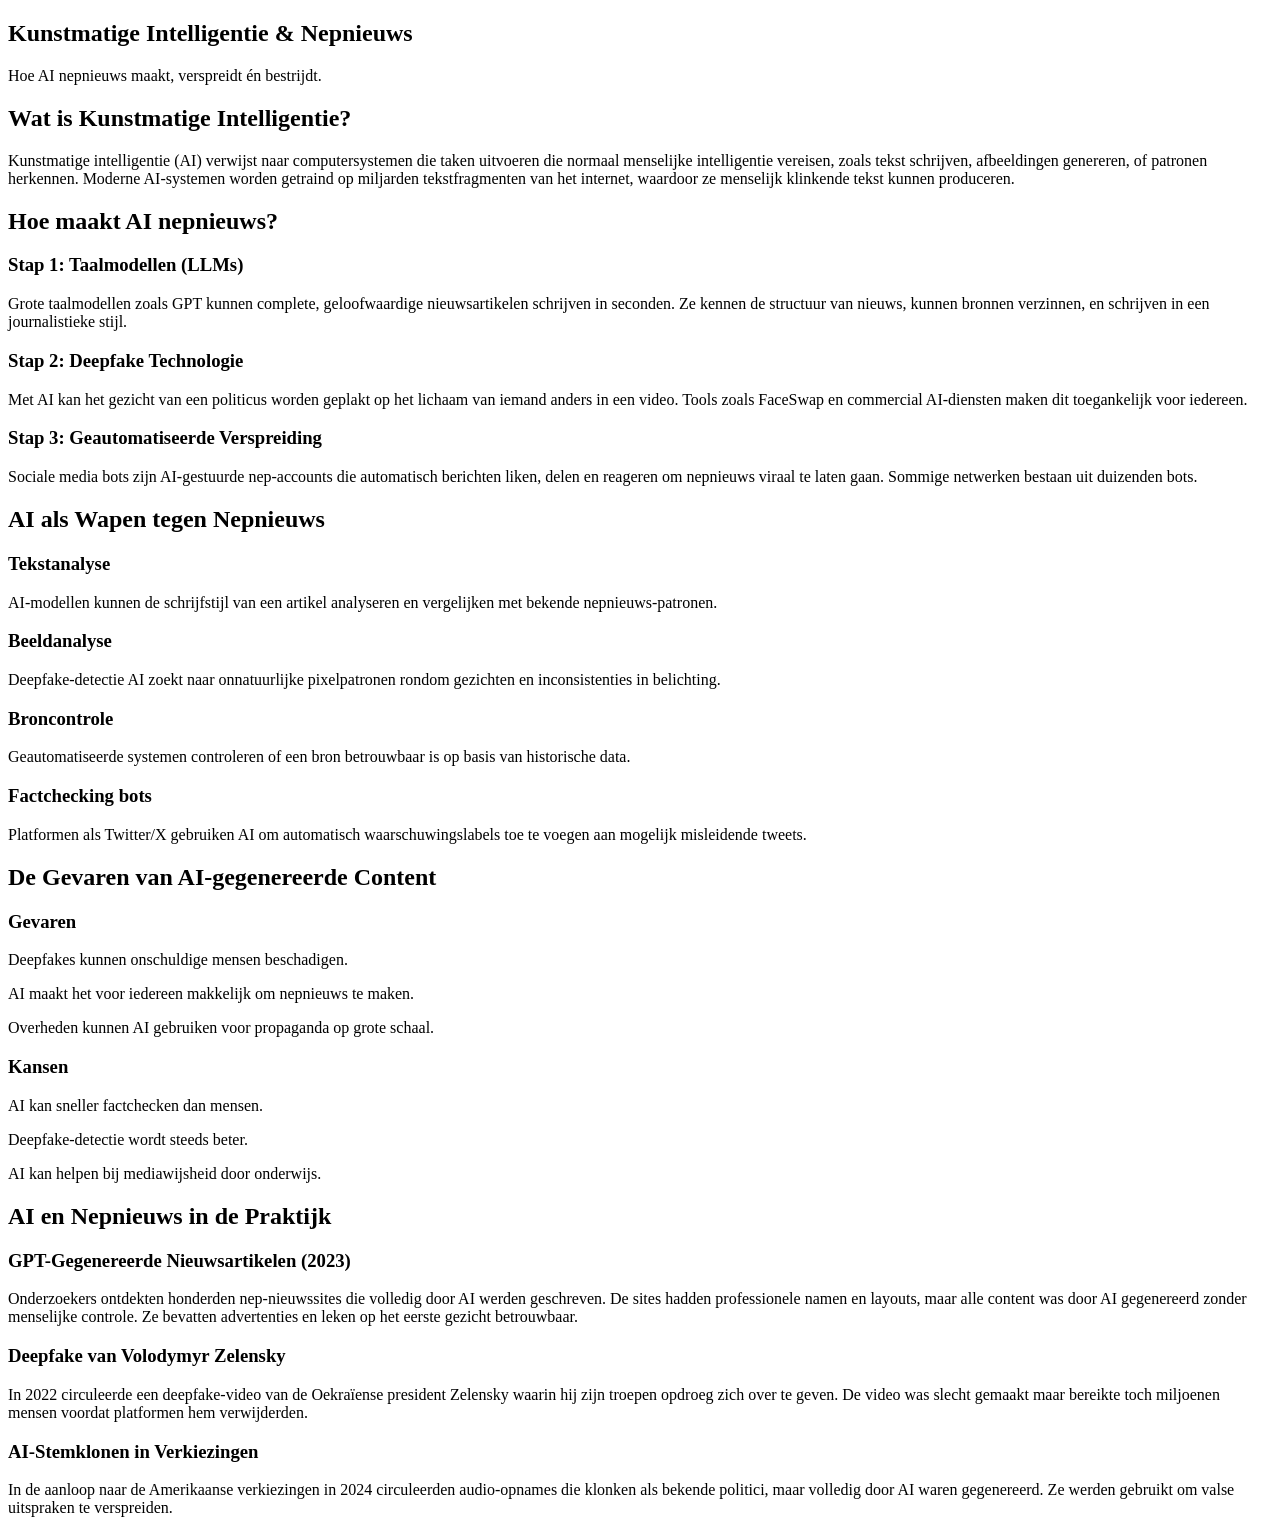
==== aiuitleg.html @ 5f28ad15 "Create aiuitleg.html for AI and fake news overview Added a comprehensive HTML document discussing ar" ====
<!DOCTYPE html>
<html lang="nl">
<head>
<meta charset="UTF-8">
<meta name="viewport" content="width=device-width, initial-scale=1.0">
<title>Kunstmatige Intelligentie & Nepnieuws</title>
<link rel="stylesheet" href="style.css" />
</head>
<body class="dark-theme">
<section class="hero dark-hero">
<div class="dots"></div>
<h1>Kunstmatige Intelligentie & Nepnieuws</h1>
<p>Hoe AI nepnieuws maakt, verspreidt én bestrijdt.</p>
</section>
<section class="section">
<h2>Wat is Kunstmatige Intelligentie?</h2>
<p>Kunstmatige intelligentie (AI) verwijst naar computersystemen die taken uitvoeren die normaal menselijke intelligentie vereisen, zoals tekst schrijven, afbeeldingen genereren, of patronen herkennen. Moderne AI-systemen worden getraind op miljarden tekstfragmenten van het internet, waardoor ze menselijk klinkende tekst kunnen produceren.</p>
</section>
<section class="section">
<h2>Hoe maakt AI nepnieuws?</h2>
<div class="grid cards-3">
<div class="dark-card">
<h3>Stap 1: Taalmodellen (LLMs)</h3>
<p>Grote taalmodellen zoals GPT kunnen complete, geloofwaardige nieuwsartikelen schrijven in seconden. Ze kennen de structuur van nieuws, kunnen bronnen verzinnen, en schrijven in een journalistieke stijl.</p>
</div>
<div class="dark-card">
<h3>Stap 2: Deepfake Technologie</h3>
<p>Met AI kan het gezicht van een politicus worden geplakt op het lichaam van iemand anders in een video. Tools zoals FaceSwap en commercial AI-diensten maken dit toegankelijk voor iedereen.</p>
</div>
<div class="dark-card">
<h3>Stap 3: Geautomatiseerde Verspreiding</h3>
<p>Sociale media bots zijn AI-gestuurde nep-accounts die automatisch berichten liken, delen en reageren om nepnieuws viraal te laten gaan. Sommige netwerken bestaan uit duizenden bots.</p>
</div>
</div>
</section>
<section class="section">
<h2>AI als Wapen tegen Nepnieuws</h2>
<div class="grid cards-4">
<div class="dark-card">
<h3>Tekstanalyse</h3>
<p>AI-modellen kunnen de schrijfstijl van een artikel analyseren en vergelijken met bekende nepnieuws-patronen.</p>
</div>
<div class="dark-card">
<h3>Beeldanalyse</h3>
<p>Deepfake-detectie AI zoekt naar onnatuurlijke pixelpatronen rondom gezichten en inconsistenties in belichting.</p>
</div>
<div class="dark-card">
<h3>Broncontrole</h3>
<p>Geautomatiseerde systemen controleren of een bron betrouwbaar is op basis van historische data.</p>
</div>
<div class="dark-card">
<h3>Factchecking bots</h3>
<p>Platformen als Twitter/X gebruiken AI om automatisch waarschuwingslabels toe te voegen aan mogelijk misleidende tweets.</p>
</div>
</div>
</section>
<section class="section">
<h2>De Gevaren van AI-gegenereerde Content</h2>
<div class="split">
<div class="dark-card">
<h3>Gevaren</h3>
<p>Deepfakes kunnen onschuldige mensen beschadigen.</p>
<p>AI maakt het voor iedereen makkelijk om nepnieuws te maken.</p>
<p>Overheden kunnen AI gebruiken voor propaganda op grote schaal.</p>
</div>
<div class="dark-card">
<h3>Kansen</h3>
<p>AI kan sneller factchecken dan mensen.</p>
<p>Deepfake-detectie wordt steeds beter.</p>
<p>AI kan helpen bij mediawijsheid door onderwijs.</p>
</div>
</div>
</section>
<section class="section">
<h2>AI en Nepnieuws in de Praktijk</h2>
<div class="grid cards-3">
<div class="dark-card">
<h3>GPT-Gegenereerde Nieuwsartikelen (2023)</h3>
<p>Onderzoekers ontdekten honderden nep-nieuwssites die volledig door AI werden geschreven. De sites hadden professionele namen en layouts, maar alle content was door AI gegenereerd zonder menselijke controle. Ze bevatten advertenties en leken op het eerste gezicht betrouwbaar.</p>
</div>
<div class="dark-card">
<h3>Deepfake van Volodymyr Zelensky</h3>
<p>In 2022 circuleerde een deepfake-video van de Oekraïense president Zelensky waarin hij zijn troepen opdroeg zich over te geven. De video was slecht gemaakt maar bereikte toch miljoenen mensen voordat platformen hem verwijderden.</p>
</div>
<div class="dark-card">
<h3>AI-Stemklonen in Verkiezingen</h3>
<p>In de aanloop naar de Amerikaanse verkiezingen in 2024 circuleerden audio-opnames die klonken als bekende politici, maar volledig door AI waren gegenereerd. Ze werden gebruikt om valse uitspraken te verspreiden.</p>
</div>
</div>
</section>
</body>
</html>
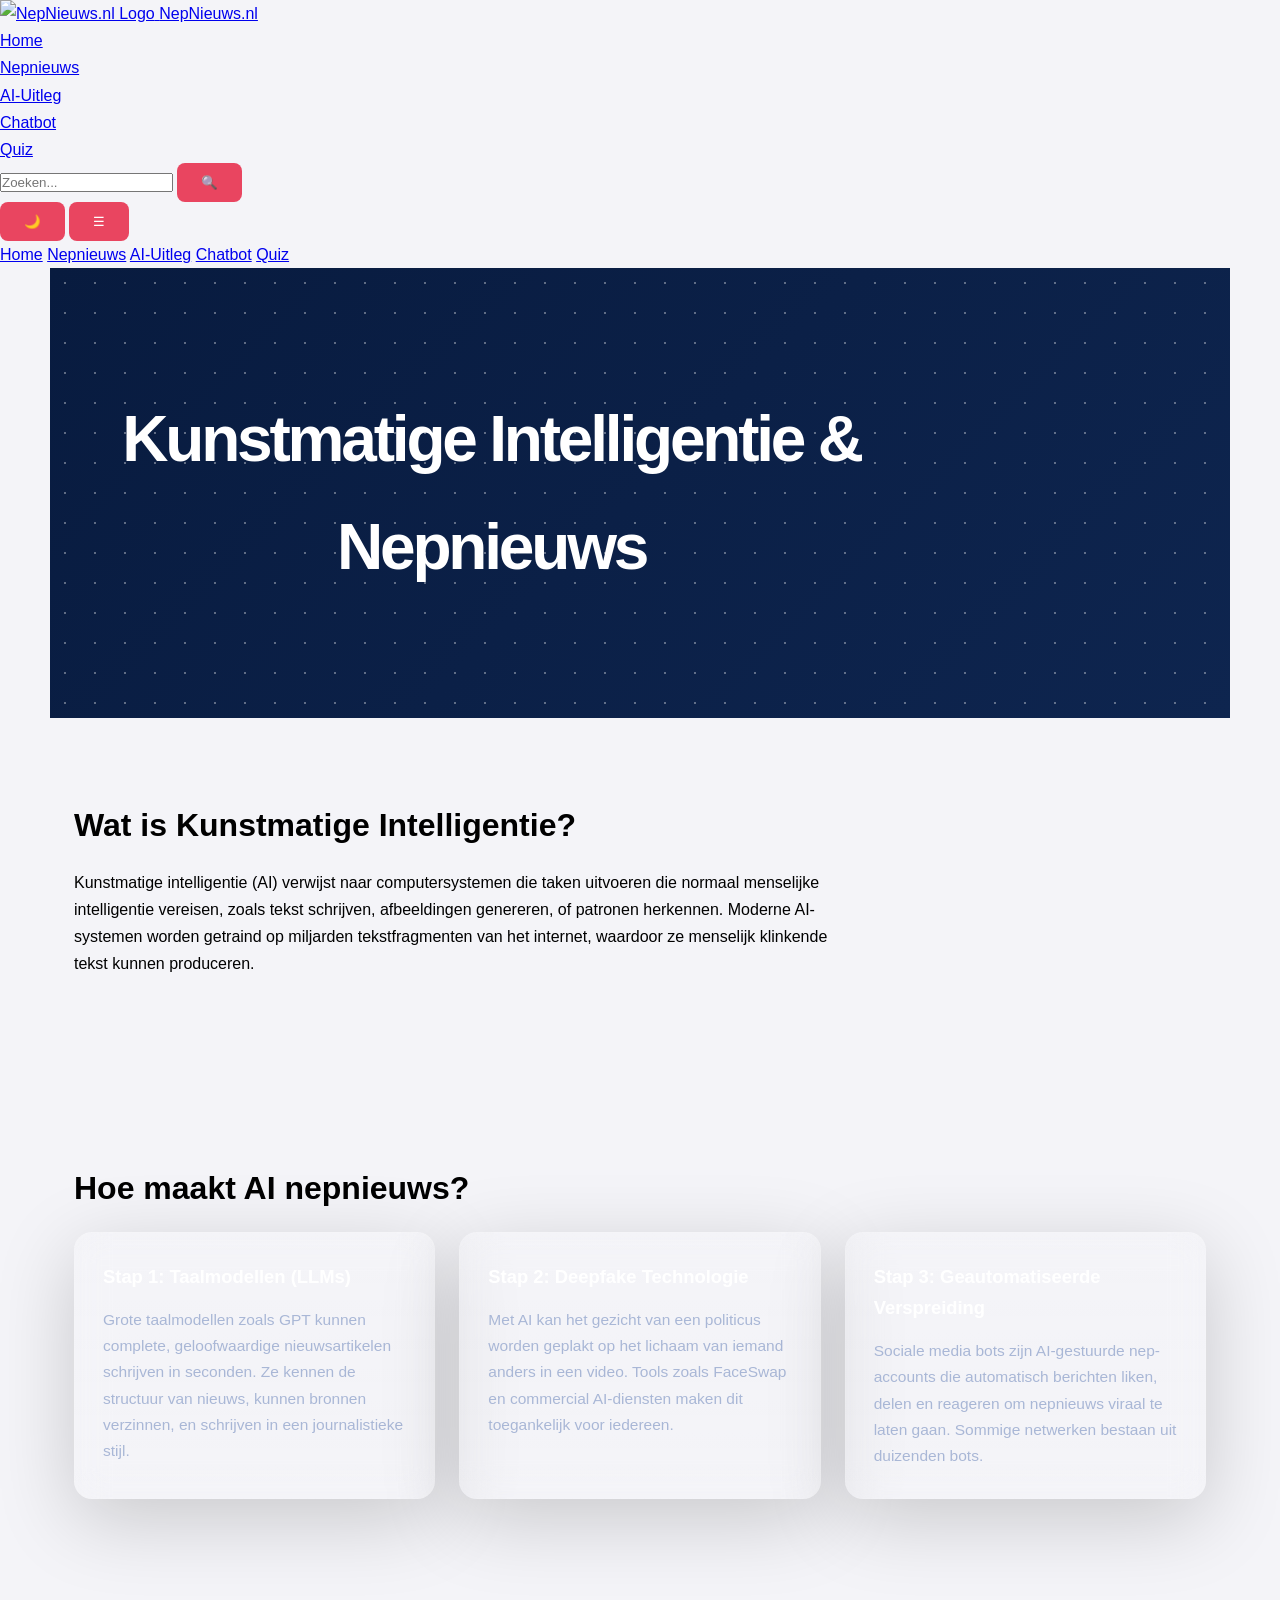
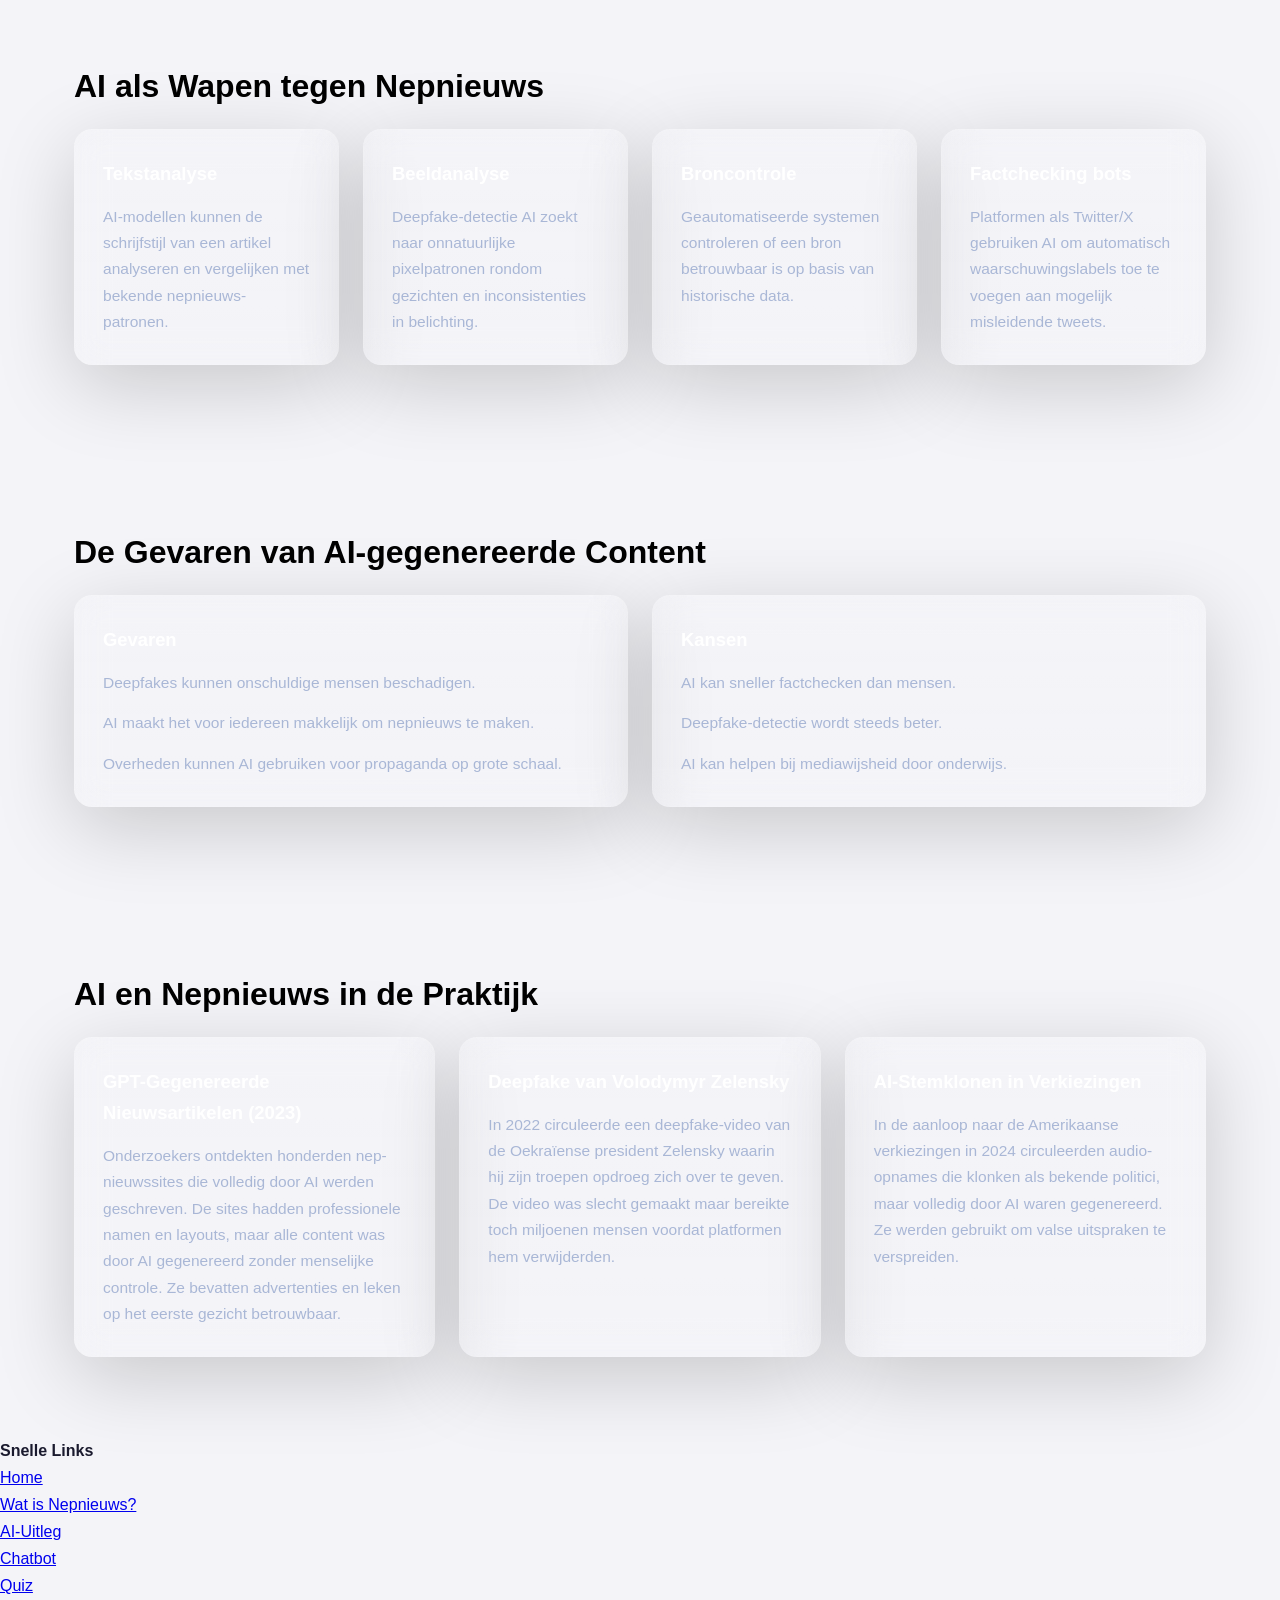
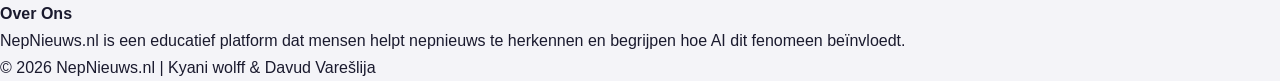
==== commit d7edeb1f: "Update aiuitleg.html" ====
--- a/aiuitleg.html
+++ b/aiuitleg.html
@@ -6,7 +6,49 @@
 <title>Kunstmatige Intelligentie & Nepnieuws</title>
 <link rel="stylesheet" href="style.css" />
 </head>
-<body class="dark-theme">
+<body>
+<!-- NAVBAR -->
+<nav>
+  <div class="navbar-left">
+    <a href="index.html" class="navbar-logo">
+      <img src="/logoantinepnieuws.jpg" alt="NepNieuws.nl Logo" />
+      <span class="navbar-logo-text">NepNieuws.nl</span>
+    </a>
+    <ul class="nav-links">
+      <li><a href="index.html">Home</a></li>
+      <li><a href="nepnieuws.html">Nepnieuws</a></li>
+      <li><a href="aiuitleg.html" class="active">AI-Uitleg</a></li>
+      <li><a href="chatbot.html">Chatbot</a></li>
+      <li><a href="quiz.html">Quiz</a></li>
+    </ul>
+  </div>
+  <div class="navbar-right">
+    <div class="search-container">
+      <input 
+        type="text" 
+        class="search-input" 
+        id="searchInput" 
+        placeholder="Zoeken..."
+      />
+      <button class="search-btn" id="searchBtn">🔍</button>
+    </div>
+    <button class="dark-mode-toggle" id="darkModeToggle" title="Dark mode aan/uit">🌙</button>
+    <button class="hamburger-menu" id="hamburgerMenu">☰</button>
+  </div>
+</nav>
+
+<!-- MOBILE MENU -->
+<div class="mobile-menu" id="mobileMenu">
+  <a href="index.html">Home</a>
+  <a href="nepnieuws.html">Nepnieuws</a>
+  <a href="aiuitleg.html">AI-Uitleg</a>
+  <a href="chatbot.html">Chatbot</a>
+  <a href="quiz.html">Quiz</a>
+</div>
+
+<!-- SEARCH RESULTS CONTAINER -->
+<div class="search-results-container" id="searchResults"></div>
+
 <section class="hero dark-hero">
 <div class="dots"></div>
 <h1>Kunstmatige Intelligentie & Nepnieuws</h1>
@@ -88,5 +130,137 @@
 </div>
 </div>
 </section>
+
+<!-- FOOTER -->
+<footer>
+  <div class="footer-content">
+    <div class="footer-section">
+      <h4>Snelle Links</h4>
+      <ul class="footer-links">
+        <li><a href="index.html">Home</a></li>
+        <li><a href="nepnieuws.html">Wat is Nepnieuws?</a></li>
+        <li><a href="aiuitleg.html">AI-Uitleg</a></li>
+        <li><a href="chatbot.html">Chatbot</a></li>
+        <li><a href="quiz.html">Quiz</a></li>
+      </ul>
+    </div>
+    <div class="footer-section">
+      <h4>Over Ons</h4>
+      <p>NepNieuws.nl is een educatief platform dat mensen helpt nepnieuws te herkennen en begrijpen hoe AI dit fenomeen beïnvloedt.</p>
+    </div>
+  </div>
+  <div class="footer-bottom">
+    <p>© 2026 NepNieuws.nl | Kyani wolff & Davud Varešlija</p>
+  </div>
+</footer>
+
+<script>
+  // Dark Mode Toggle
+  const darkModeToggle = document.getElementById('darkModeToggle');
+  const htmlElement = document.documentElement;
+
+  const savedDarkMode = localStorage.getItem('darkMode');
+  if (savedDarkMode === 'enabled') {
+    htmlElement.classList.add('dark-mode');
+    darkModeToggle.textContent = '☀️';
+  }
+
+  darkModeToggle.addEventListener('click', () => {
+    if (htmlElement.classList.contains('dark-mode')) {
+      htmlElement.classList.remove('dark-mode');
+      localStorage.setItem('darkMode', 'disabled');
+      darkModeToggle.textContent = '🌙';
+    } else {
+      htmlElement.classList.add('dark-mode');
+      localStorage.setItem('darkMode', 'enabled');
+      darkModeToggle.textContent = '☀️';
+    }
+  });
+
+  // Hamburger Menu
+  const hamburgerMenu = document.getElementById('hamburgerMenu');
+  const mobileMenu = document.getElementById('mobileMenu');
+  const mobileLinks = mobileMenu.querySelectorAll('a');
+
+  hamburgerMenu.addEventListener('click', () => {
+    mobileMenu.classList.toggle('active');
+  });
+
+  mobileLinks.forEach(link => {
+    link.addEventListener('click', () => {
+      mobileMenu.classList.remove('active');
+    });
+  });
+
+  // Search Functionality
+  const searchInput = document.getElementById('searchInput');
+  const searchBtn = document.getElementById('searchBtn');
+  const searchResults = document.getElementById('searchResults');
+
+  function highlightText(element, searchTerm) {
+    if (!searchTerm) return;
+    const regex = new RegExp(`(${searchTerm})`, 'gi');
+    element.innerHTML = element.innerHTML.replace(regex, '<mark>$1</mark>');
+  }
+
+  function removeHighlight() {
+    document.querySelectorAll('mark').forEach(mark => {
+      const parent = mark.parentNode;
+      parent.replaceChild(document.createTextNode(mark.textContent), mark);
+      parent.normalize();
+    });
+  }
+
+  function search() {
+    const searchTerm = searchInput.value.trim().toLowerCase();
+    removeHighlight();
+    searchResults.innerHTML = '';
+
+    if (!searchTerm) {
+      searchResults.classList.remove('active');
+      return;
+    }
+
+    const elements = document.querySelectorAll('p, h1, h2, h3, li');
+    let found = false;
+
+    elements.forEach(element => {
+      if (element.textContent.toLowerCase().includes(searchTerm)) {
+        highlightText(element, searchTerm);
+        found = true;
+      }
+    });
+
+    if (!found) {
+      searchResults.innerHTML = `<div class="search-result-item">Geen resultaten gevonden voor: "${searchTerm}"</div>`;
+    }
+    searchResults.classList.add('active');
+  }
+
+  searchBtn.addEventListener('click', search);
+  searchInput.addEventListener('keypress', (e) => {
+    if (e.key === 'Enter') search();
+  });
+
+  searchInput.addEventListener('input', (e) => {
+    if (!e.target.value) {
+      removeHighlight();
+      searchResults.classList.remove('active');
+    }
+  });
+
+  // Set active nav link
+  document.addEventListener('DOMContentLoaded', () => {
+    const navLinks = document.querySelectorAll('.nav-links a');
+    const currentPage = window.location.pathname.split('/').pop() || 'index.html';
+    navLinks.forEach(link => {
+      if (link.getAttribute('href') === currentPage) {
+        link.classList.add('active');
+      } else {
+        link.classList.remove('active');
+      }
+    });
+  });
+</script>
 </body>
-</html> 
+</html>
--- a/style.css
+++ b/style.css
@@ -0,0 +1,1103 @@
+:root {
+  --primary: #1a1a2e;
+  --secondary: #16213e;
+  --accent: #e94560;
+  --bg-light: #f4f4f8;
+  --text-dark: #1a1a2e;
+  --text-light: #ffffff;
+  --card-bg: #ffffff;
+  --shadow: 0 4px 20px rgba(0,0,0,0.1);
+  --radius: 12px;
+  --transition: all 0.3s ease;
+  --bg-dark: #1a1a2e;
+  --bg-darker: #16213e;
+  --card: #fff;
+  --muted: #a9b7d6;
+  --text-light-color: #f5f7ff;
+  --text-muted: #a9b7d6;
+  --text-light-alt: #e8e8ec;
+  --text-lighter: #dcdce2;
+  --text-medium: #c7c9d5;
+  --text-dim: #b8bbd0;
+}
+
+.dark-mode {
+  --primary: #0f172a;
+  --secondary: #111827;
+  --accent: #f97316;
+  --bg-light: #111827;
+  --text-dark: #f8fafc;
+  --text-light: #ffffff;
+  --card-bg: #1f2937;
+  --shadow: 0 4px 20px rgba(0,0,0,0.4);
+}
+
+*, *::before, *::after {
+  box-sizing: border-box;
+  margin: 0;
+  padding: 0;
+}
+
+html {
+  scroll-behavior: smooth;
+}
+
+body {
+  font-family: 'Source Sans Pro', sans-serif;
+  font-size: 16px;
+  line-height: 1.7;
+  background: var(--bg-light);
+  color: var(--text-dark);
+}
+
+body.dark-theme {
+  background: #0d0d19;
+  color: #e8e8ec;
+}
+
+body.dark-theme.ai-theme {
+  background: #031122;
+  color: #f5f7ff;
+}
+
+h1, h2, h3 {
+  font-family: 'Oswald', sans-serif;
+}
+
+button,
+input[type="button"],
+input[type="submit"],
+button[type="button"],
+button[type="submit"] {
+  appearance: none;
+  border: none;
+  background: var(--accent);
+  color: var(--text-light);
+  border-radius: 8px;
+  padding: 12px 24px;
+  cursor: pointer;
+  transition: var(--transition);
+}
+
+button:hover,
+input[type="button"]:hover,
+input[type="submit"]:hover,
+button[type="button"]:hover,
+button[type="submit"]:hover {
+  transform: translateY(-2px);
+  box-shadow: 0 8px 20px rgba(0,0,0,0.12);
+}
+
+.card {
+  background: var(--card-bg);
+  border-radius: var(--radius);
+  box-shadow: var(--shadow);
+  padding: 24px;
+}
+
+@keyframes fadeInUp {
+  from {
+    opacity: 0;
+    transform: translateY(24px);
+  }
+  to {
+    opacity: 1;
+    transform: translateY(0);
+  }
+}
+
+@keyframes fadeIn {
+  from {
+    opacity: 0;
+  }
+  to {
+    opacity: 1;
+  }
+}
+
+@keyframes countUp {
+  from {
+    transform: translateY(16px);
+    opacity: 0;
+  }
+  to {
+    transform: translateY(0);
+    opacity: 1;
+  }
+}
+
+@keyframes pulse {
+  0%, 100% {
+    transform: scale(1);
+    opacity: 1;
+  }
+  50% {
+    transform: scale(1.03);
+    opacity: 0.85;
+  }
+}
+
+@keyframes bounce {
+  0%, 100% {
+    transform: translateY(0);
+  }
+  50% {
+    transform: translateY(-10px);
+  }
+}
+
+@media (max-width: 768px) {
+  body {
+    font-size: 15px;
+  }
+
+  .card {
+    padding: 20px;
+  }
+
+  button,
+  input[type="button"],
+  input[type="submit"],
+  button[type="button"],
+  button[type="submit"] {
+    width: 100%;
+    padding: 12px 20px;
+  }
+}
+
+@media (max-width: 480px) {
+  body {
+    font-size: 14px;
+  }
+
+  .card {
+    padding: 18px;
+  }
+
+  h1 {
+    font-size: 1.8rem;
+  }
+
+  h2 {
+    font-size: 1.5rem;
+  }
+
+  h3 {
+    font-size: 1.25rem;
+  }
+}
+
+/* Hero Section */
+.hero {
+  min-height: 50vh;
+  display: flex;
+  align-items: center;
+  justify-content: center;
+  padding: 40px 24px;
+  background: linear-gradient(135deg, #1a1a2e 0%, #16213e 100%);
+  text-align: center;
+  position: relative;
+  overflow: hidden;
+}
+
+.hero::before {
+  content: '';
+  position: absolute;
+  inset: 0;
+  background: radial-gradient(circle at top left,rgba(102,192,255,.25),transparent 28%),radial-gradient(circle at bottom right,rgba(255,255,255,.08),transparent 22%);
+  pointer-events: none;
+}
+
+.hero.dark-hero {
+  background: #031122;
+}
+
+.hero.dark-hero::before {
+  background: linear-gradient(135deg, #081b3f, #0e254f);
+}
+
+.hero-inner {
+  max-width: 900px;
+  position: relative;
+  z-index: 1;
+}
+
+.hero h1 {
+  margin: 0;
+  font-size: clamp(2.8rem, 5vw, 5rem);
+  color: #fff;
+  opacity: 0;
+  transform: translateY(30px);
+  animation: fadeUp 0.8s ease-out forwards;
+  letter-spacing: -0.05em;
+}
+
+.hero-dark h1 {
+  font-size: min(4rem, 9vw);
+}
+
+.hero p {
+  margin: 24px auto 36px;
+  max-width: 680px;
+  color: #dcdce2;
+  font-size: 1.1rem;
+}
+
+.hero.dark-hero p {
+  color: var(--muted);
+}
+
+.hero-buttons {
+  display: inline-flex;
+  gap: 16px;
+  flex-wrap: wrap;
+  justify-content: center;
+}
+
+.hero-buttons a {
+  padding: 18px 30px;
+  border-radius: 999px;
+  font-weight: 700;
+  transition: transform 0.2s ease, box-shadow 0.2s ease;
+  box-shadow: 0 16px 30px rgba(0, 0, 0, 0.25);
+  text-decoration: none;
+}
+
+.cta-primary {
+  background: var(--accent) !important;
+  color: #fff !important;
+}
+
+.cta-secondary {
+  background: rgba(255, 255, 255, 0.1) !important;
+  color: #f5f5f5 !important;
+  border: 1px solid rgba(255, 255, 255, 0.12);
+}
+
+.hero-buttons a:hover {
+  transform: translateY(-2px);
+  box-shadow: 0 22px 38px rgba(0, 0, 0, 0.32);
+}
+
+/* Section Layouts */
+section {
+  padding: 80px 24px;
+  max-width: 1180px;
+  margin: 0 auto;
+}
+
+section.intro {
+  padding: 60px 20px;
+}
+
+section.stats-section {
+  background: #0e1123;
+  color: var(--text-light-alt);
+}
+
+section.examples {
+  max-width: 930px;
+  margin: 0 auto;
+  padding: 80px 24px;
+}
+
+section.tips {
+  max-width: 930px;
+  margin: 0 auto;
+  padding: 80px 24px;
+}
+
+/* Grid Layouts */
+.intro-grid {
+  display: grid;
+  gap: 24px;
+  grid-template-columns: repeat(3, 1fr);
+}
+
+.cards-grid {
+  display: grid;
+  grid-template-columns: repeat(auto-fit, minmax(240px, 1fr));
+  gap: 20px;
+  margin-top: 20px;
+}
+
+.stats-grid {
+  display: grid;
+  grid-template-columns: repeat(3, 1fr);
+  gap: 20px;
+}
+
+.example-list {
+  display: grid;
+  gap: 18px;
+}
+
+.tip-list {
+  display: grid;
+  gap: 18px;
+  margin-top: 32px;
+}
+
+.consequences {
+  display: grid;
+  grid-template-columns: repeat(auto-fit, minmax(220px, 1fr));
+  gap: 20px;
+  margin-top: 25px;
+}
+
+.examples {
+  display: grid;
+  grid-template-columns: 1fr;
+  gap: 20px;
+  margin-top: 25px;
+}
+
+.split {
+  display: grid;
+  grid-template-columns: 1fr 1fr;
+  gap: 1.5rem;
+}
+
+/* Cards */
+.stat {
+  background: rgba(255, 255, 255, 0.04);
+  border: 1px solid rgba(255, 255, 255, 0.08);
+  border-radius: 16px;
+  padding: 28px;
+  text-align: center;
+  box-shadow: var(--shadow);
+}
+
+.stat strong {
+  display: block;
+  font-size: 3.2rem;
+  color: var(--accent);
+  margin-bottom: 12px;
+}
+
+.stat span {
+  color: var(--text-dim);
+  font-size: 1rem;
+}
+
+.example-card {
+  display: grid;
+  grid-template-columns: 220px 1fr;
+  gap: 20px;
+  align-items: center;
+  background: #141733;
+  border-radius: 14px;
+  overflow: hidden;
+  border-left: 4px solid var(--accent);
+  box-shadow: var(--shadow);
+}
+
+.example-image {
+  min-height: 160px;
+  background: linear-gradient(135deg, #222a4d, #1c233f);
+  display: flex;
+  align-items: center;
+  justify-content: center;
+  color: #8f94b4;
+  font-size: 0.95rem;
+  padding: 16px;
+  text-align: center;
+}
+
+.example-content {
+  padding: 22px 24px;
+}
+
+.example-content h3 {
+  margin: 0 0 12px;
+  color: #fff;
+  font-size: 1.3rem;
+}
+
+.example-content p {
+  margin: 0;
+  color: var(--text-medium);
+}
+
+.tip-card {
+  display: grid;
+  grid-template-columns: 72px 1fr;
+  gap: 18px;
+  background: #15172a;
+  border-radius: 16px;
+  padding: 22px;
+  align-items: center;
+  box-shadow: var(--shadow);
+}
+
+.tip-number {
+  min-width: 72px;
+  min-height: 72px;
+  display: grid;
+  place-items: center;
+  background: rgba(233, 69, 96, 0.12);
+  color: var(--accent);
+  font-size: 2rem;
+  font-weight: 700;
+  border-radius: 16px;
+}
+
+.tip-content h4 {
+  margin: 0 0 8px;
+  font-size: 1.15rem;
+  color: #fff;
+}
+
+.tip-content p {
+  margin: 0;
+  color: var(--text-medium);
+}
+
+.consequence {
+  background: #fff;
+  border-radius: 18px;
+  box-shadow: 0 14px 30px rgba(0, 0, 0, 0.08);
+  padding: 24px;
+  text-align: center;
+}
+
+.consequence span {
+  display: block;
+  font-size: 2.2rem;
+  margin-bottom: 1rem;
+}
+
+.consequence-logo {
+  display: block;
+  width: 60px;
+  height: 60px;
+  margin: 0 auto 1rem;
+  object-fit: contain;
+}
+
+.consequence h3 {
+  margin-top: 0;
+  color: #1a1a2e;
+}
+
+.consequence p {
+  margin: 0;
+  color: #555;
+}
+
+/* Nepnieuws Specific Styles */
+.section h2 {
+  margin: 0 0 1rem;
+  font-size: 2rem;
+  color: #000000;
+}
+
+.section p {
+  margin: 0 0 1.5rem;
+  color: #000000;
+  max-width: 780px;
+}
+
+.card h3,
+.example-card h3,
+.consequence h3 {
+  margin-top: 0;
+  color: #ffffff;
+}
+
+.card p {
+  margin: 0;
+  color: #000000;
+}
+
+.example-card p,
+.consequence p {
+  margin: 0;
+  color: #ffffff;
+}
+
+/* Timeline */
+.timeline {
+  position: relative;
+  padding-left: 40px;
+  margin-top: 30px;
+}
+
+.timeline::before {
+  content: "";
+  position: absolute;
+  left: 18px;
+  top: 0;
+  width: 4px;
+  height: 100%;
+  background: #e94560;
+  border-radius: 2px;
+}
+
+.timeline-step {
+  position: relative;
+  padding: 20px 20px 20px 36px;
+  margin-bottom: 24px;
+  opacity: 0;
+  transform: translateX(-20px);
+  transition: opacity 0.6s ease, transform 0.6s ease;
+  background: #fff;
+  border-radius: 18px;
+  box-shadow: 0 14px 28px rgba(0, 0, 0, 0.06);
+}
+
+.timeline-step.visible {
+  opacity: 1;
+  transform: translateX(0);
+}
+
+.timeline-step::before {
+  content: "";
+  position: absolute;
+  left: -30px;
+  top: 24px;
+  width: 16px;
+  height: 16px;
+  border-radius: 50%;
+  background: #fff;
+  border: 4px solid #e94560;
+}
+
+.timeline-step h3 {
+  margin: 0 0 0.5rem;
+  font-size: 1.05rem;
+}
+
+.timeline-step p {
+  margin: 0;
+  color: #555;
+}
+
+/* AI Uitleg Specific Styles */
+.grid {
+  display: grid;
+  gap: 1.5rem;
+}
+
+.cards-3 {
+  grid-template-columns: repeat(auto-fit, minmax(240px, 1fr));
+}
+
+.cards-4 {
+  grid-template-columns: repeat(auto-fit, minmax(220px, 1fr));
+}
+
+.dark-card {
+  background: linear-gradient(180deg, rgba(255, 255, 255, 0.05), rgba(255, 255, 255, 0.02));
+  border: 1px solid rgba(255, 255, 255, 0.08);
+  border-radius: 18px;
+  padding: 1.75rem;
+  backdrop-filter: blur(16px);
+  box-shadow: 0 20px 80px rgba(0, 0, 0, 0.18);
+}
+
+.dark-card h3 {
+  margin-top: 0;
+  font-size: 1.15rem;
+  color: #fff;
+}
+
+.dark-card p {
+  margin: 0.9rem 0 0;
+  color: var(--muted);
+  font-size: 0.97rem;
+}
+
+.dots {
+  position: absolute;
+  inset: 0;
+  pointer-events: none;
+  opacity: 0.35;
+  background-image: radial-gradient(circle, #ffffff 1px, transparent 1px);
+  background-size: 30px 30px;
+  animation: moveDots 16s linear infinite;
+}
+
+/* Animations */
+@keyframes fadeUp {
+  from {
+    opacity: 0;
+    transform: translateY(30px);
+  }
+  to {
+    opacity: 1;
+    transform: translateY(0);
+  }
+}
+
+@keyframes fadeInUp {
+  from {
+    opacity: 0;
+    transform: translateY(24px);
+  }
+  to {
+    opacity: 1;
+    transform: translateY(0);
+  }
+}
+
+@keyframes fadeIn {
+  from {
+    opacity: 0;
+  }
+  to {
+    opacity: 1;
+  }
+}
+
+@keyframes countUp {
+  from {
+    transform: translateY(16px);
+    opacity: 0;
+  }
+  to {
+    transform: translateY(0);
+    opacity: 1;
+  }
+}
+
+@keyframes pulse {
+  0%, 100% {
+    transform: scale(1);
+    opacity: 1;
+  }
+  50% {
+    transform: scale(1.03);
+    opacity: 0.85;
+  }
+}
+
+@keyframes bounce {
+  0%, 100% {
+    transform: translateY(0);
+  }
+  50% {
+    transform: translateY(-10px);
+  }
+}
+
+@keyframes moveDots {
+  0% {
+    background-position: 0 0;
+  }
+  100% {
+    background-position: 60px 60px;
+  }
+}
+
+/* Chatbot Styles */
+.chat-container {
+  width: 100%;
+  max-width: 700px;
+  margin: 0 auto;
+}
+
+#chat-window {
+  background: #ffffff;
+  border: 1px solid rgba(45, 125, 247, 0.12);
+  border-radius: 16px;
+  height: 450px;
+  overflow-y: auto;
+  padding: 20px;
+  box-shadow: 0 16px 40px rgba(15, 23, 42, 0.08);
+}
+
+.message {
+  display: inline-block;
+  max-width: 82%;
+  margin-bottom: 16px;
+  padding: 14px 16px;
+  line-height: 1.6;
+}
+
+.message .name {
+  display: block;
+  font-size: 0.78rem;
+  margin-bottom: 8px;
+  text-transform: uppercase;
+  letter-spacing: 0.08em;
+  color: rgba(255, 255, 255, 0.75);
+}
+
+.message.bot {
+  background: #2b3b6c;
+  color: #fff;
+  border-radius: 18px 18px 18px 4px;
+  align-self: flex-start;
+}
+
+.message.user {
+  background: #2d7df7;
+  color: #fff;
+  border-radius: 18px 18px 4px 18px;
+  align-self: flex-end;
+  margin-left: auto;
+}
+
+.typing {
+  display: inline-flex;
+  align-items: center;
+  background: rgba(45, 125, 247, 0.12);
+  color: #1e293b;
+  border-radius: 18px 18px 18px 4px;
+  padding: 14px 16px;
+  margin-bottom: 16px;
+}
+
+.typing .dots {
+  display: inline-flex;
+  gap: 4px;
+  margin-left: 8px;
+}
+
+.typing .dot {
+  width: 8px;
+  height: 8px;
+  background: #2d7df7;
+  border-radius: 50%;
+  animation: blink 1s infinite ease-in-out;
+}
+
+.typing .dot:nth-child(2) {
+  animation-delay: 0.2s;
+}
+
+.typing .dot:nth-child(3) {
+  animation-delay: 0.4s;
+}
+
+@keyframes blink {
+  0%, 80%, 100% { opacity: 0.2; }
+  40% { opacity: 1; }
+}
+
+.input-row {
+  margin-top: 18px;
+  display: flex;
+  gap: 10px;
+  align-items: stretch;
+}
+
+.input-row input[type="text"] {
+  flex: 1;
+  border: 1px solid rgba(45, 125, 247, 0.2);
+  border-radius: 999px;
+  padding: 14px 18px;
+  font-size: 1rem;
+  outline: none;
+  transition: border-color 0.2s;
+  font-family: inherit;
+}
+
+.input-row input[type="text"]:focus {
+  border-color: #2d7df7;
+  box-shadow: 0 0 0 4px rgba(45, 125, 247, 0.1);
+}
+
+.input-row button {
+  border: none;
+  background: #2d7df7;
+  color: #fff;
+  border-radius: 999px;
+  padding: 0 18px;
+  min-width: 56px;
+  font-size: 1.2rem;
+  cursor: pointer;
+  transition: transform 0.2s ease;
+}
+
+.input-row button:hover {
+  transform: translateY(-1px);
+}
+
+.chat-wrapper {
+  display: flex;
+  flex-direction: column;
+  height: 100%;
+}
+
+body.chat-page {
+  background: linear-gradient(180deg, #eef4ff 0%, #f8fbff 100%);
+  min-height: 100vh;
+  display: flex;
+  align-items: center;
+  justify-content: center;
+  padding: 30px 16px;
+}
+
+body.chat-page h1 {
+  font-size: 2rem;
+  margin-bottom: 10px;
+  text-align: center;
+}
+
+body.chat-page p.description {
+  margin: 0 0 24px;
+  font-size: 1rem;
+  color: #5c6a82;
+  text-align: center;
+  line-height: 1.6;
+}
+
+/* Quiz Styles */
+.quiz-shell {
+  width: 100%;
+  max-width: 650px;
+}
+
+.quiz-page-hero {
+  background: var(--card-bg);
+  border-radius: var(--radius);
+  box-shadow: var(--shadow);
+  padding: 28px 32px;
+  margin-bottom: 24px;
+}
+
+.quiz-page-hero h1 {
+  font-size: clamp(1.9rem, 2.5vw, 2.5rem);
+  margin-bottom: 12px;
+}
+
+.quiz-page-hero p {
+  color: #434658;
+  font-size: 1rem;
+}
+
+.progress-wrap {
+  background: #e3e7f2;
+  border-radius: 999px;
+  height: 12px;
+  overflow: hidden;
+  margin-top: 22px;
+}
+
+.progress-bar {
+  background: linear-gradient(90deg, var(--accent), #ff6f91);
+  width: 0%;
+  height: 100%;
+  transition: width 0.5s ease;
+}
+
+.quiz-container {
+  background: transparent;
+}
+
+.question-box {
+  margin-bottom: 24px;
+}
+
+.question-number {
+  color: var(--accent);
+  text-transform: uppercase;
+  font-size: 0.9rem;
+  letter-spacing: 0.08em;
+  margin-bottom: 10px;
+}
+
+#question {
+  font-size: clamp(1.3rem, 2vw, 1.8rem);
+  color: var(--primary);
+}
+
+.answers {
+  display: grid;
+  gap: 14px;
+  margin-bottom: 20px;
+}
+
+.answer-btn {
+  width: 100%;
+  text-align: left;
+  background: #f7f8fb;
+  border: 1px solid #d7dbe7;
+  border-radius: 12px;
+  padding: 16px 18px;
+  color: var(--text-dark);
+  cursor: pointer;
+  transition: var(--transition);
+  font-size: 1rem;
+}
+
+.answer-btn:hover:not(:disabled) {
+  transform: translateY(-1px);
+  border-color: var(--accent);
+}
+
+.answer-btn.correct {
+  background: #d9f7e1;
+  border-color: #4caf50;
+  color: #145a32;
+}
+
+.answer-btn.wrong {
+  background: #fde2e2;
+  border-color: #e63946;
+  color: #7b1113;
+}
+
+.answer-btn:disabled {
+  cursor: not-allowed;
+  opacity: 0.85;
+  pointer-events: none;
+}
+
+.explanation {
+  font-size: 0.98rem;
+  color: #33394d;
+  background: #eef2ff;
+  border-radius: 12px;
+  padding: 18px;
+  border: 1px solid #d8dde7;
+  display: none;
+}
+
+.next-btn {
+  background: var(--accent);
+  border: none;
+  color: var(--text-light);
+  border-radius: 10px;
+  padding: 14px 22px;
+  cursor: pointer;
+  font-size: 1rem;
+  transition: var(--transition);
+}
+
+.next-btn:hover {
+  transform: translateY(-1px);
+  box-shadow: 0 10px 20px rgba(233,69,96,0.18);
+}
+
+.hidden {
+  display: none;
+}
+
+.result-card {
+  text-align: center;
+}
+
+.result-card h2 {
+  font-size: 2rem;
+  margin-bottom: 18px;
+}
+
+.result-card p {
+  color: #4a4f70;
+  margin-bottom: 24px;
+}
+
+.restart-btn {
+  background: #16213e;
+  color: var(--text-light);
+  border: none;
+  padding: 14px 24px;
+  border-radius: 10px;
+  cursor: pointer;
+  transition: var(--transition);
+}
+
+.restart-btn:hover {
+  transform: translateY(-1px);
+  background: #0f172b;
+}
+
+body.quiz-page {
+  background: linear-gradient(180deg, #f4f4f8 0%, #dfe4ee 100%);
+  min-height: 100vh;
+  display: flex;
+  align-items: center;
+  justify-content: center;
+  padding: 40px 20px;
+}
+
+@media (max-width: 768px) {
+  .quiz-page-hero,
+  .card {
+    padding: 24px;
+  }
+
+  .answers {
+    gap: 12px;
+  }
+}
+
+@media (max-width: 480px) {
+  .quiz-page-hero,
+  .card {
+    padding: 20px;
+  }
+
+  .answer-btn {
+    padding: 14px 16px;
+    font-size: 0.96rem;
+  }
+
+  .next-btn,
+  .restart-btn {
+    width: 100%;
+  }
+}
+
+/* Responsive */
+@media (max-width: 900px) {
+  .intro-grid,
+  .stats-grid,
+  .split {
+    grid-template-columns: 1fr;
+  }
+
+  .example-card {
+    grid-template-columns: 1fr;
+  }
+
+  .example-image {
+    min-height: 140px;
+  }
+
+  section {
+    padding: 60px 20px;
+  }
+}
+
+@media (max-width: 760px) {
+  .examples {
+    grid-template-columns: 1fr;
+  }
+}
+
+@media (max-width: 680px) {
+  .intro-grid,
+  .stats-grid,
+  .split {
+    grid-template-columns: 1fr;
+  }
+
+  .hero-buttons {
+    flex-direction: column;
+    width: 100%;
+  }
+
+  .hero-buttons a {
+    width: 100%;
+  }
+
+  .example-card {
+    border-left: none;
+  }
+
+  .tip-card {
+    grid-template-columns: 1fr;
+  }
+
+  .tip-number {
+    margin: 0 auto;
+  }
+
+  .hero h1 {
+    font-size: 2.7rem;
+  }
+}
